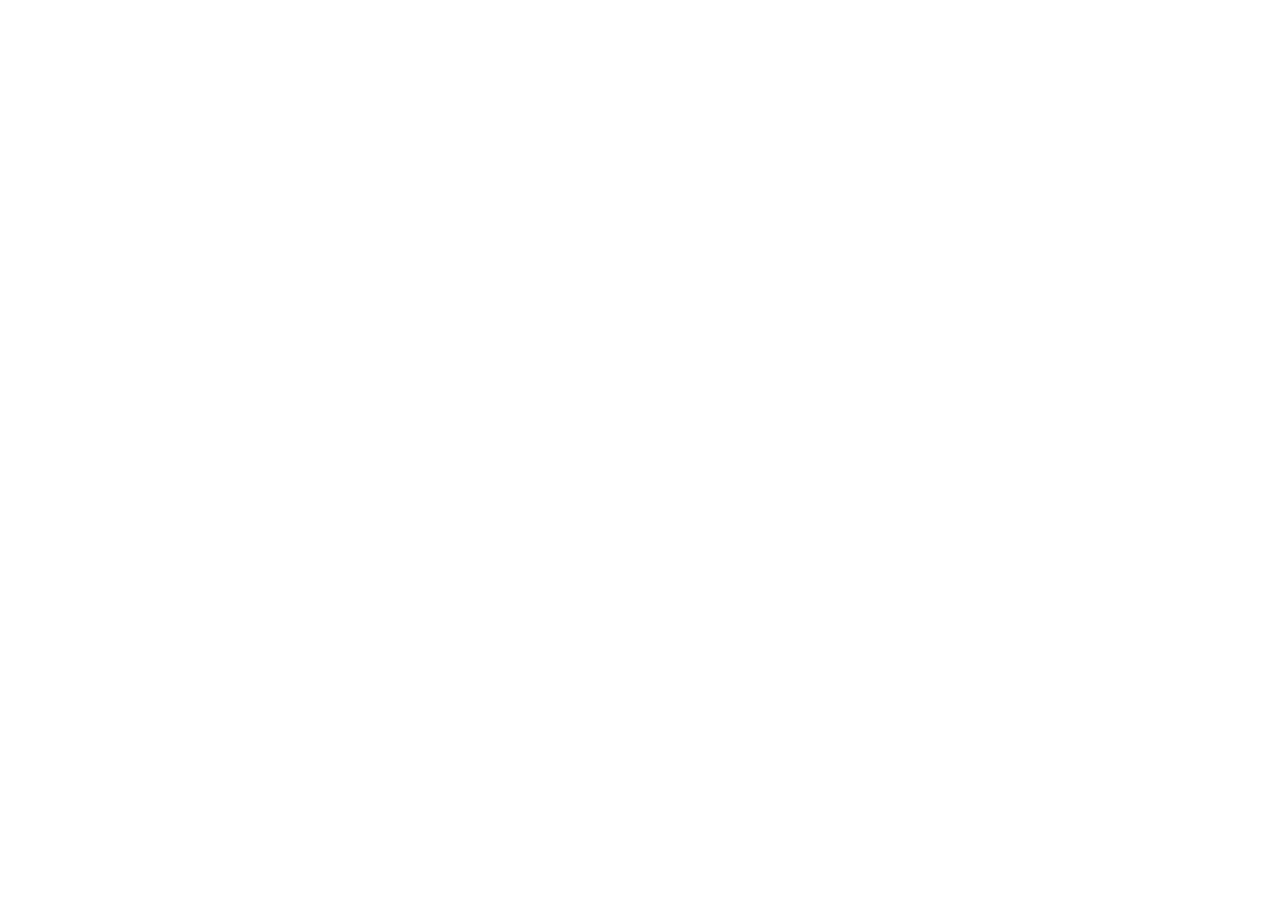
==== index.html @ cb879879 "completed humanPlay function, need to work on playRound function" ====
<!DOCTYPE html>
<html>
    <head>
        <title>Practice</title>
        <meta charset="UTF-8"/>
    </head>
    <body>
        <script>
            function computerPlay(){
                // This function will randomly pick rock/paper/scissors
                let randomNumber = Math.floor(Math.random() * 3) //randomly pick 0, 1 or 2
                let computerChoice = "";

                // Assign a choice to the computer depending on the random value 
                switch(randomNumber){
                    case 0:
                        computerChoice = "rock";
                        break;
                    case 1:
                        computerChoice = "paper";
                        break; 
                    case 2:
                        computerChoice = "scissor";
                        break; 
                }
                return computerChoice;           
            }
            
            function humanPlay(){
                let playerChoice = prompt("Pick Rock, Paper or Scissor");
                // remove case dependency 
                playerChoice = playerChoice.toLowerCase();          
                return playerChoice;      
            }
            
            function playRound(playerSelection, computerSelection) {
                






            }

            
        </script>
    </body>
</html>
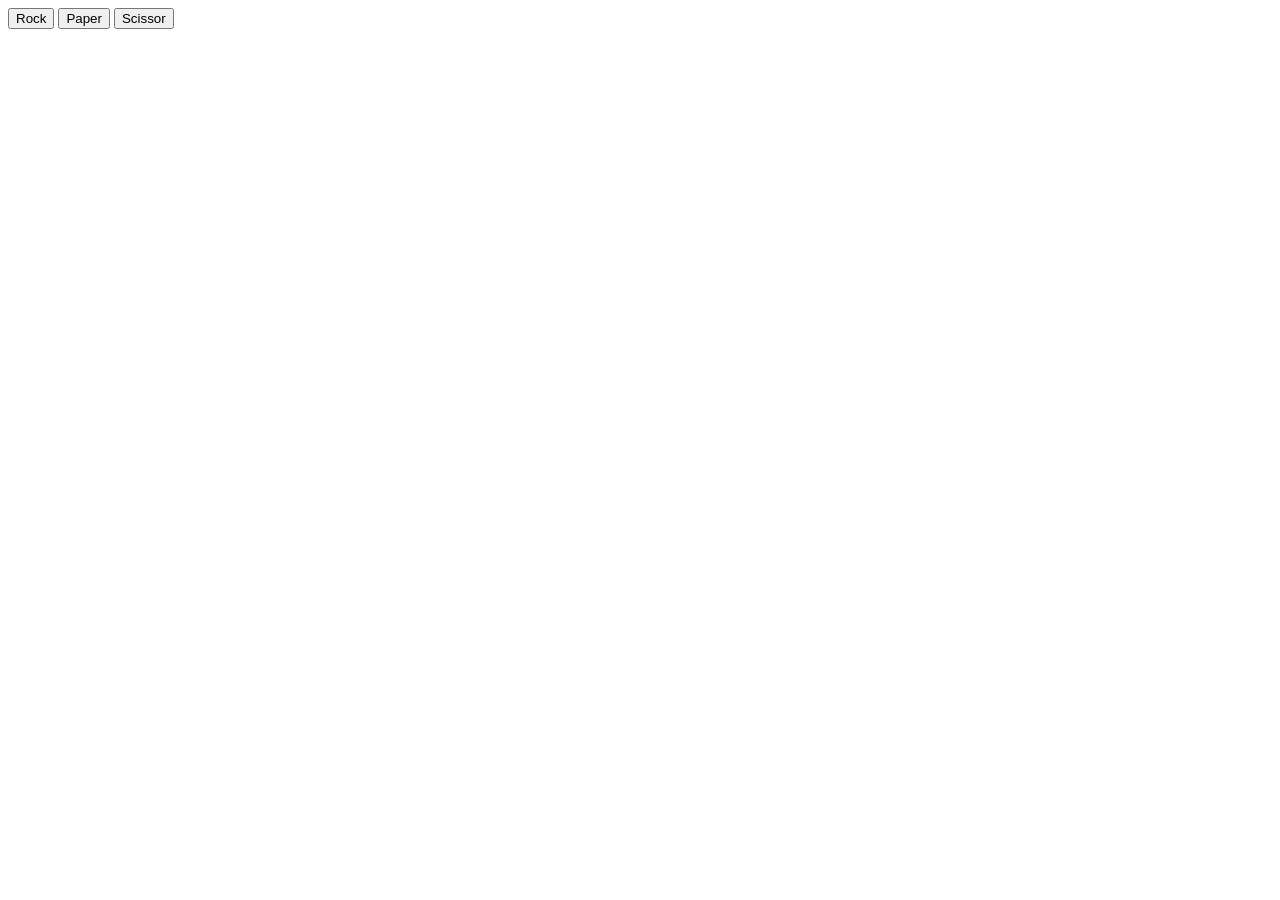
==== commit 61f24e5e: "used dom to make game work with a button and alerts" ====
--- a/index.html
+++ b/index.html
@@ -1,49 +1,17 @@
 <!DOCTYPE html>
 <html>
     <head>
-        <title>Practice</title>
+        <link rel="stylesheet" href="styles/styles.css">
+        <title>Rock Paper Scissors</title>
         <meta charset="UTF-8"/>
     </head>
     <body>
-        <script>
-            function computerPlay(){
-                // This function will randomly pick rock/paper/scissors
-                let randomNumber = Math.floor(Math.random() * 3) //randomly pick 0, 1 or 2
-                let computerChoice = "";
-
-                // Assign a choice to the computer depending on the random value 
-                switch(randomNumber){
-                    case 0:
-                        computerChoice = "rock";
-                        break;
-                    case 1:
-                        computerChoice = "paper";
-                        break; 
-                    case 2:
-                        computerChoice = "scissor";
-                        break; 
-                }
-                return computerChoice;           
-            }
-            
-            function humanPlay(){
-                let playerChoice = prompt("Pick Rock, Paper or Scissor");
-                // remove case dependency 
-                playerChoice = playerChoice.toLowerCase();          
-                return playerChoice;      
-            }
-            
-            function playRound(playerSelection, computerSelection) {
-                
-
-
-
-
-
-
-            }
-
-            
-        </script>
+        <div id="container"></div>
+        <div id="buttons">
+            <button id="rock"> Rock </button>
+            <button id="paper"> Paper </button>                        
+            <button id="scissor"> Scissor </button>
+        </div>
     </body>
-</html>+</html>
+<script type="text/javascript" src="scripts/script.js"></script>
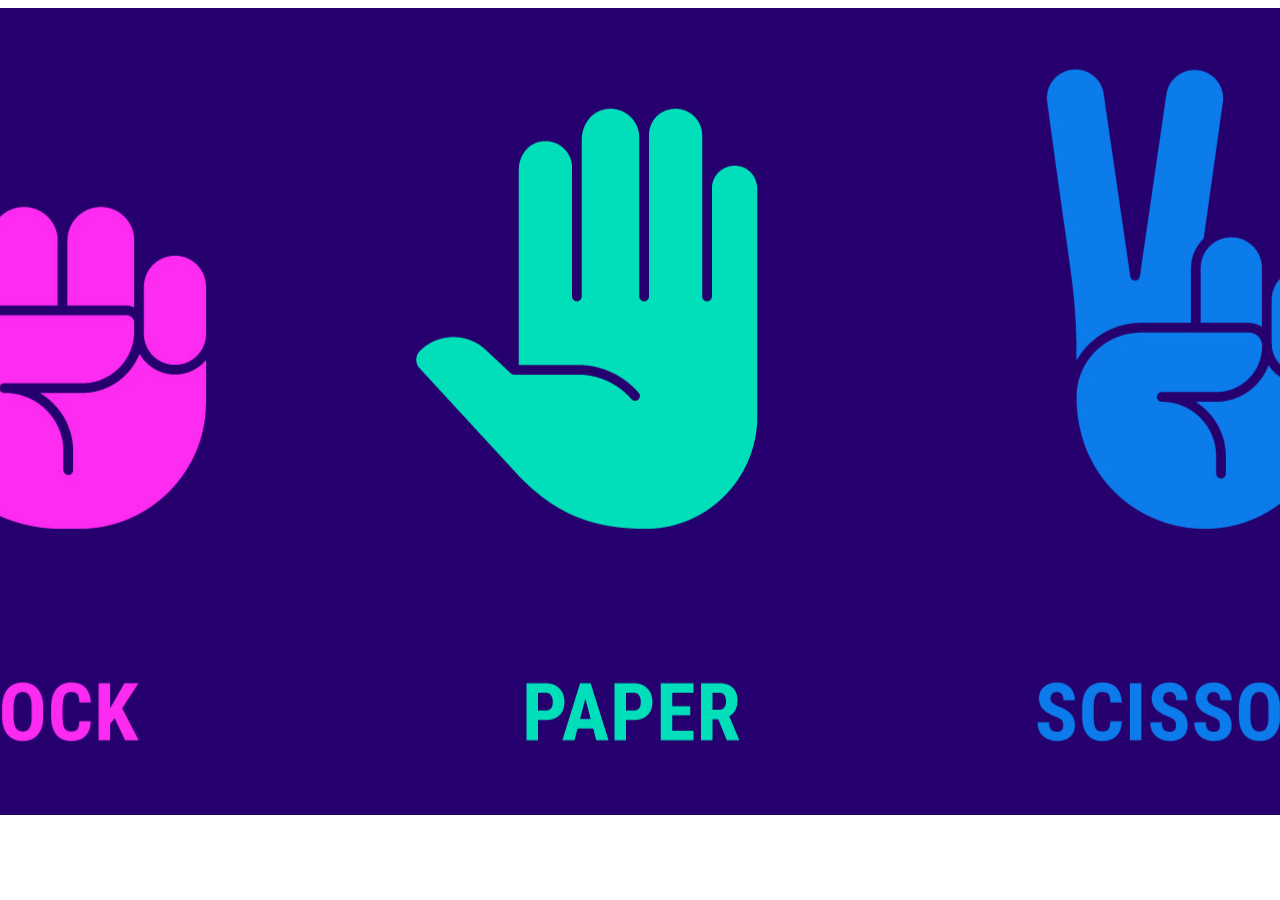
==== commit bd6e08a8: "added working images as selectors for player selection" ====
--- a/index.html
+++ b/index.html
@@ -7,10 +7,10 @@
     </head>
     <body>
         <div id="container"></div>
-        <div id="buttons">
-            <button id="rock"> Rock </button>
-            <button id="paper"> Paper </button>                        
-            <button id="scissor"> Scissor </button>
+        <div id="images">
+            <img src="images/rock.png" id="rockImg">
+            <img src="images/paper.png" id="paperImg">
+            <img src="images/scissors.png" id="scissorImg">
         </div>
     </body>
 </html>
--- a/styles/styles.css
+++ b/styles/styles.css
@@ -0,0 +1,6 @@
+#images {
+    display:flex;
+    flex-direction: row; 
+    width: 100%; 
+    justify-content: center; 
+}
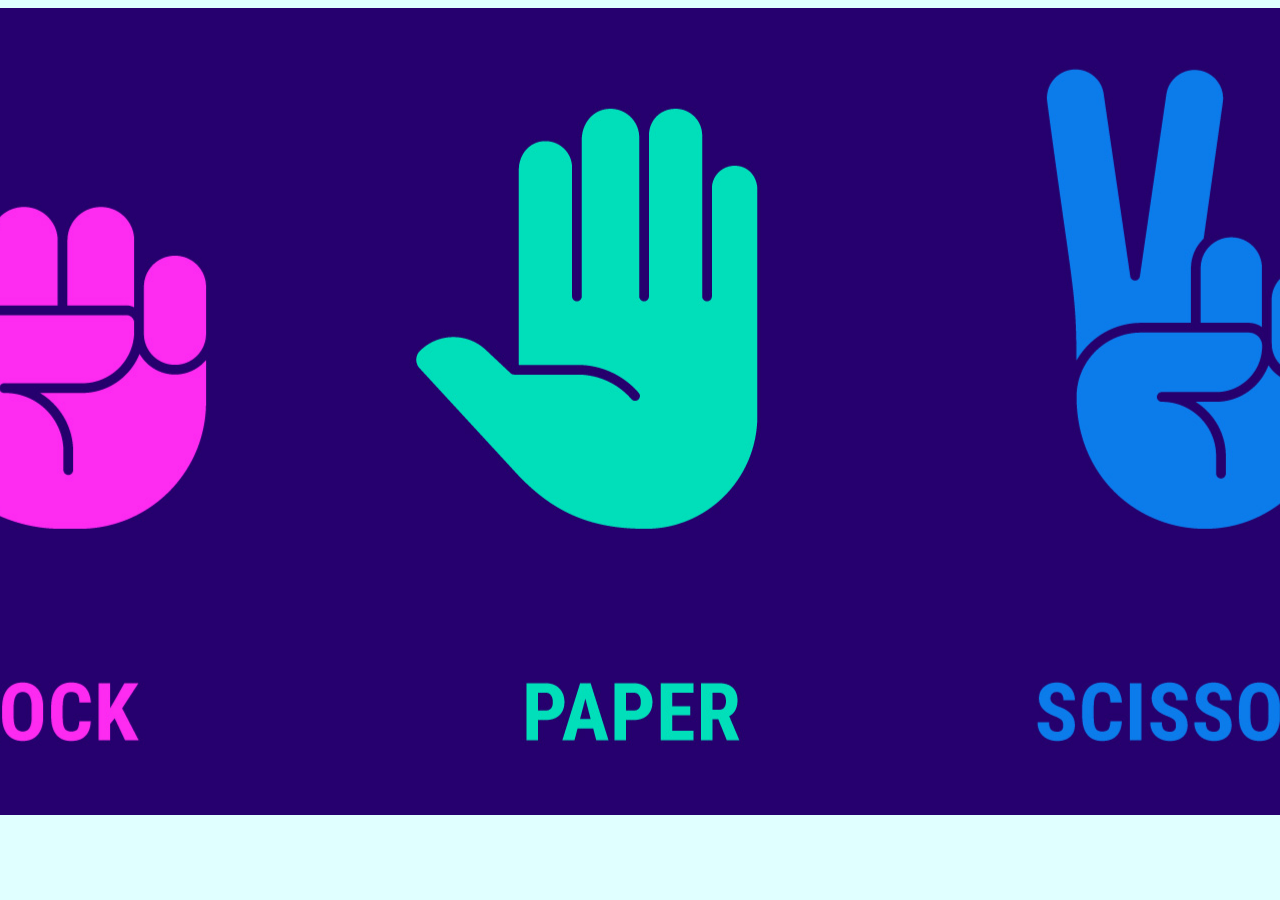
==== commit 09dee797: "added a working game display" ====
--- a/index.html
+++ b/index.html
@@ -6,12 +6,15 @@
         <meta charset="UTF-8"/>
     </head>
     <body>
-        <div id="container"></div>
         <div id="images">
             <img src="images/rock.png" id="rockImg">
             <img src="images/paper.png" id="paperImg">
             <img src="images/scissors.png" id="scissorImg">
         </div>
+
+        <div id="gameDisplay">
+            
+        </div>
     </body>
 </html>
 <script type="text/javascript" src="scripts/script.js"></script>
--- a/styles/styles.css
+++ b/styles/styles.css
@@ -1,6 +1,15 @@
+body {
+    background: lightcyan;
+}
+
+
 #images {
     display:flex;
     flex-direction: row; 
     width: 100%; 
     justify-content: center; 
+}
+
+#gameDisplay{
+    
 }
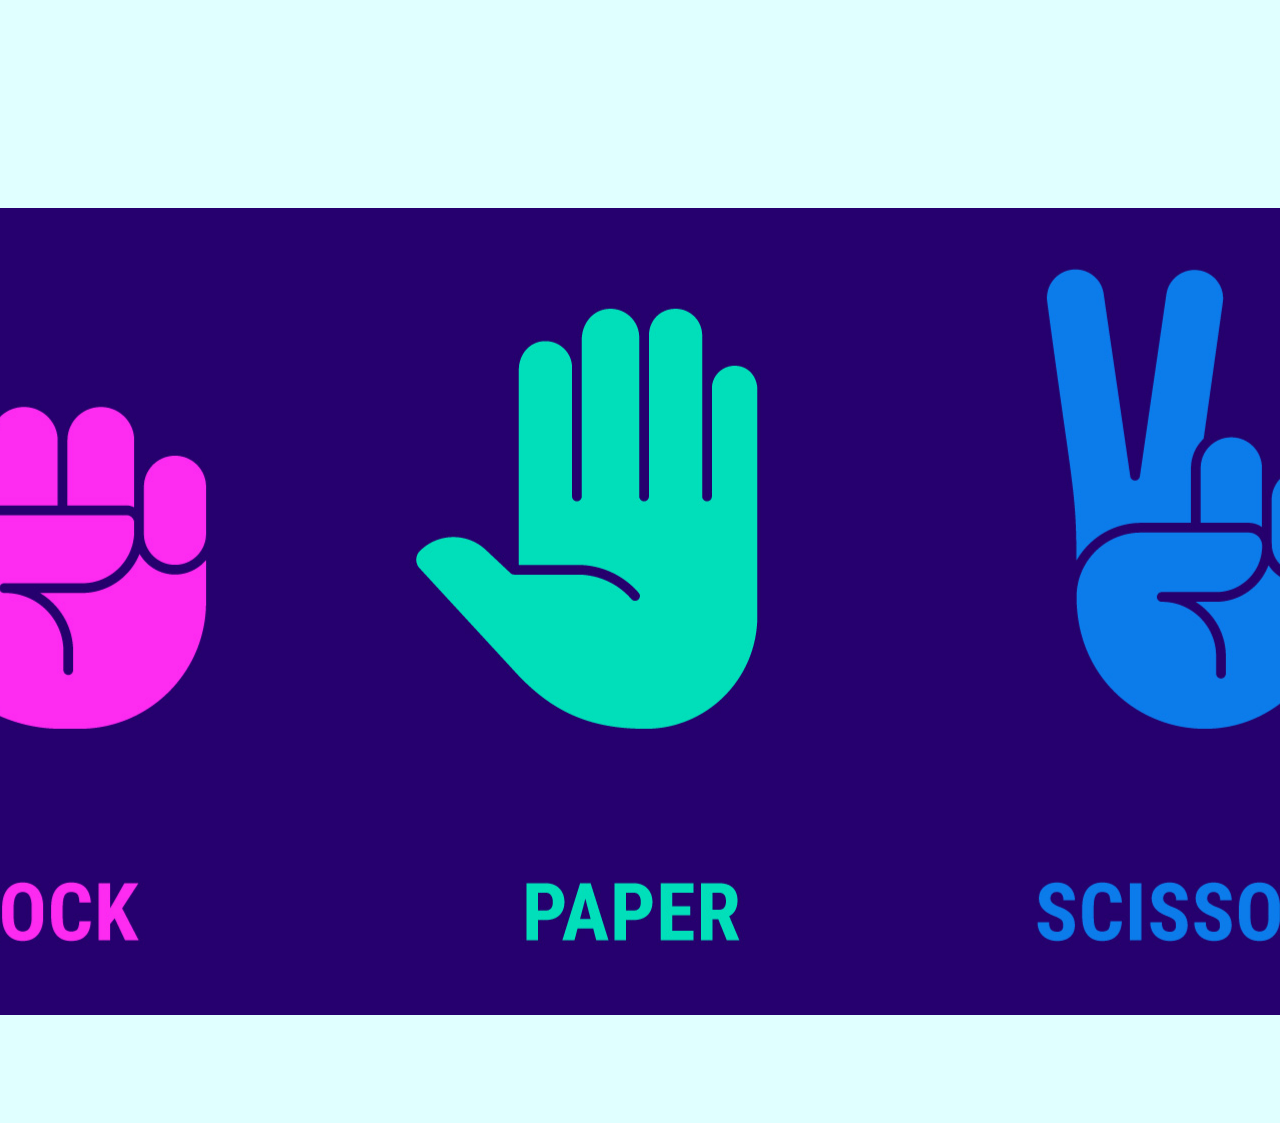
==== commit 9ba5f534: "added gameDisplay function" ====
--- a/index.html
+++ b/index.html
@@ -13,7 +13,6 @@
         </div>
 
         <div id="gameDisplay">
-            
         </div>
     </body>
 </html>
--- a/styles/styles.css
+++ b/styles/styles.css
@@ -8,8 +8,13 @@
     flex-direction: row; 
     width: 100%; 
     justify-content: center; 
+    padding-top: 200px; 
 }
 
 #gameDisplay{
-    
+    display: flex; 
+    justify-content: center; 
+    padding-top: 100px; 
+    font-size: 50px; 
+    color: blue; 
 }
